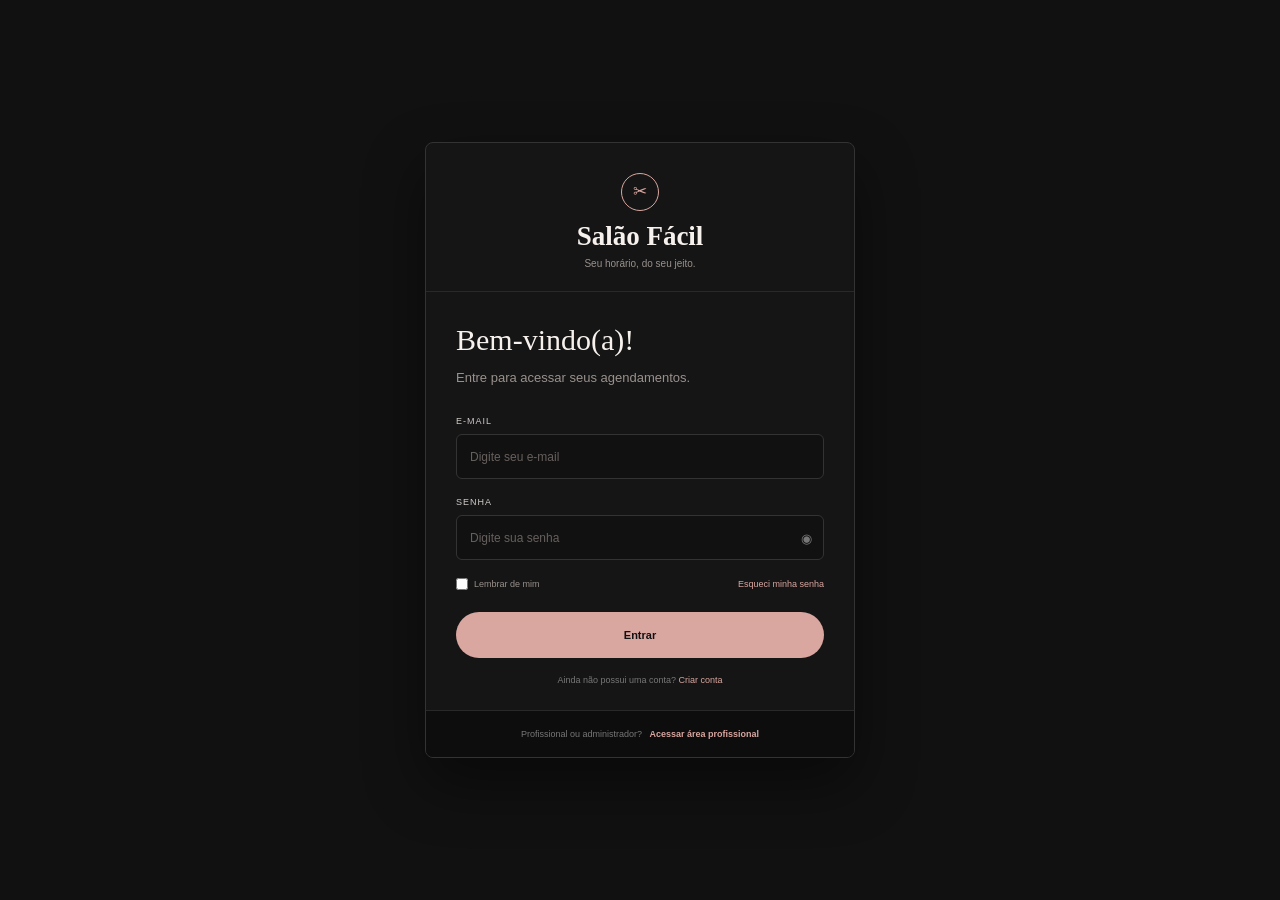
==== projeto/index.html @ 3797da06 "Add files via upload" ====
<!DOCTYPE html>
<html lang="pt-br">

<head>

    <meta charset="UTF-8">

    <meta
        name="viewport"
        content="width=device-width, initial-scale=1.0"
    >

    <title>Salão Fácil - Login</title>

    <style>

        /* ==============================
           CONFIGURAÇÕES GERAIS
        ============================== */

        * {
            margin: 0;
            padding: 0;
            box-sizing: border-box;
        }


        html {
            min-height: 100%;
        }


        body {

            min-height: 100vh;

            font-family: Arial, Helvetica, sans-serif;

            background-color: #111111;

            color: #F6F1ED;

            display: flex;

            justify-content: center;
            align-items: center;

            padding: 40px 20px;
        }


        /* ==============================
           CARD DE LOGIN
        ============================== */

        .login-container {

            width: 100%;

            max-width: 430px;

            min-height: 560px;

            background-color: #151515;

            border: 1px solid #333333;

            border-radius: 8px;

            box-shadow:
                0 25px 60px rgba(0, 0, 0, 0.45);

            display: flex;

            flex-direction: column;

            overflow: hidden;
        }


        /* ==============================
           LOGO
        ============================== */

        .logo-area {

            text-align: center;

            padding: 30px 20px 22px;

            border-bottom: 1px solid #292929;
        }


        .logo-icon {

            width: 38px;
            height: 38px;

            border: 1px solid #D9A6A0;

            border-radius: 50%;

            margin: 0 auto 10px;

            display: flex;

            justify-content: center;
            align-items: center;

            color: #D9A6A0;

            font-size: 17px;
        }


        .logo {

            font-family: Georgia, serif;

            font-size: 27px;

            color: #F6F1ED;

            font-weight: bold;
        }


        .slogan {

            margin-top: 6px;

            color: #99918D;

            font-size: 10px;
        }


        /* ==============================
           ÁREA DO FORMULÁRIO
        ============================== */

        .form-area {

            padding: 30px 30px 25px;

            flex: 1;
        }


        /* ==============================
           TÍTULO
        ============================== */

        h1 {

            font-family: Georgia, serif;

            font-size: 30px;

            line-height: 1.2;

            font-weight: normal;

            margin-bottom: 10px;

            color: #F6F1ED;
        }


        .description {

            color: #99918D;

            font-size: 13px;

            line-height: 1.6;

            margin-bottom: 28px;
        }


        /* ==============================
           CAMPOS
        ============================== */

        .form-group {

            margin-bottom: 18px;
        }


        label {

            display: block;

            color: #D0CBC8;

            font-size: 9px;

            text-transform: uppercase;

            letter-spacing: 1px;

            margin-bottom: 8px;
        }


        input {

            width: 100%;

            height: 45px;

            background-color: #111111;

            border: 1px solid #333333;

            border-radius: 6px;

            padding: 0 13px;

            color: #F6F1ED;

            outline: none;

            font-size: 12px;

            transition: 0.3s;
        }


        input::placeholder {

            color: #66605D;
        }


        input:focus {

            border-color: #D9A6A0;

            box-shadow:
                0 0 0 2px rgba(217, 166, 160, 0.08);
        }


        /* ==============================
           SENHA
        ============================== */

        .password-box {

            position: relative;
        }


        .password-box input {

            padding-right: 45px;
        }


        .password-toggle {

            position: absolute;

            right: 12px;
            top: 50%;

            transform: translateY(-50%);

            border: none;

            background: transparent;

            color: #777;

            cursor: pointer;

            font-size: 13px;
        }


        .password-toggle:hover {

            color: #D9A6A0;
        }


        /* ==============================
           LEMBRAR / ESQUECI
        ============================== */

        .options {

            display: flex;

            justify-content: space-between;

            align-items: center;

            margin: 4px 0 22px;

            font-size: 9px;
        }


        .remember {

            display: flex;

            align-items: center;

            gap: 6px;

            color: #99918D;

            text-transform: none;

            letter-spacing: 0;

            margin: 0;
        }


        .remember input {

            width: 12px;
            height: 12px;

            accent-color: #D9A6A0;
        }


        /* ==============================
           LINKS
        ============================== */

        a {

            color: #D9A6A0;

            text-decoration: none;

            transition: 0.3s;
        }


        a:hover {

            color: #F6F1ED;

            text-decoration: none;
        }


        /* ==============================
           BOTÃO ENTRAR
        ============================== */

        .login-btn {

            width: 100%;

            height: 46px;

            background-color: #D9A6A0;

            border: none;

            border-radius: 30px;

            color: #111111;

            font-weight: bold;

            font-size: 11px;

            cursor: pointer;

            transition: 0.3s;
        }


        .login-btn:hover {

            background-color: #F6F1ED;

            box-shadow:
                0 0 20px rgba(217, 166, 160, 0.15);
        }


        .login-btn:active {

            transform: scale(0.99);
        }


        /* ==============================
           CRIAR CONTA
        ============================== */

        .register {

            text-align: center;

            margin-top: 17px;

            color: #777;

            font-size: 9px;
        }


        /* ==============================
           ÁREA PROFISSIONAL
        ============================== */

        .professional {

            text-align: center;

            padding: 18px 15px;

            border-top: 1px solid #292929;

            background-color: #0D0D0D;

            color: #777;

            font-size: 9px;
        }


        .professional a {

            display: inline-block;

            margin-left: 5px;

            color: #D9A6A0;

            font-weight: bold;
        }


        .professional a:hover {

            color: #F6F1ED;
        }


        /* ==============================
           MENSAGEM
        ============================== */

        .message {

            display: none;

            margin-top: 13px;

            padding: 10px;

            text-align: center;

            border-radius: 6px;

            font-size: 10px;
        }


        .message.error {

            display: block;

            background: rgba(150, 30, 30, 0.15);

            border: 1px solid #8b3030;

            color: #e58c8c;
        }


        .message.success {

            display: block;

            background: rgba(40, 120, 60, 0.15);

            border: 1px solid #3c8b50;

            color: #8cd69a;
        }


        /* ==============================
           DESKTOP
        ============================== */

        @media (min-width: 769px) {

            body {

                min-height: 100vh;

                padding: 40px 20px;
            }


            .login-container {

                width: 430px;

                max-width: 430px;

                min-height: 560px;
            }
        }


        /* ==============================
           TABLET
        ============================== */

        @media (min-width: 481px) and (max-width: 768px) {

            body {

                padding: 25px;
            }


            .login-container {

                width: 100%;

                max-width: 430px;
            }
        }


        /* ==============================
           CELULAR
        ============================== */

        @media (max-width: 480px) {

            body {

                padding: 0;

                min-height: 100vh;

                align-items: stretch;
            }


            .login-container {

                width: 100%;

                max-width: none;

                min-height: 100vh;

                border: none;

                border-radius: 0;

                box-shadow: none;
            }


            .logo-area {

                padding-top: 35px;

                padding-bottom: 22px;
            }


            .form-area {

                padding: 28px 22px 22px;
            }


            h1 {

                font-size: 28px;
            }


            .description {

                font-size: 12px;

                margin-bottom: 27px;
            }


            input {

                height: 47px;

                font-size: 12px;
            }


            .login-btn {

                height: 47px;

                font-size: 11px;
            }


            label {

                font-size: 9px;
            }


            .professional {

                padding: 17px;
            }
        }


        /* ==============================
           CELULAR PEQUENO
        ============================== */

        @media (max-width: 360px) {

            .form-area {

                padding: 22px 18px;
            }


            .logo {

                font-size: 24px;
            }


            h1 {

                font-size: 25px;
            }

        }

    </style>

</head>


<body>


    <!-- =================================
         CONTAINER PRINCIPAL
    ================================== -->

    <main class="login-container">


        <!-- =================================
             LOGO
        ================================== -->

        <section class="logo-area">

            <div class="logo-icon">
                ✂
            </div>


            <div class="logo">
                Salão Fácil
            </div>


            <div class="slogan">
                Seu horário, do seu jeito.
            </div>

        </section>


        <!-- =================================
             FORMULÁRIO
        ================================== -->

        <section class="form-area">


            <!-- TÍTULO -->

            <h1>
                Bem-vindo(a)!
            </h1>


            <p class="description">
                Entre para acessar seus agendamentos.
            </p>


            <!-- FORM -->

            <form id="loginForm">


                <!-- E-MAIL -->

                <div class="form-group">

                    <label for="email">
                        E-mail
                    </label>


                    <input
                        type="email"
                        id="email"
                        placeholder="Digite seu e-mail"
                        autocomplete="email"
                        required
                    >

                </div>


                <!-- SENHA -->

                <div class="form-group">

                    <label for="senha">
                        Senha
                    </label>


                    <div class="password-box">

                        <input
                            type="password"
                            id="senha"
                            placeholder="Digite sua senha"
                            autocomplete="current-password"
                            required
                        >


                        <button
                            type="button"
                            class="password-toggle"
                            id="eye"
                            onclick="mostrarSenha()"
                            aria-label="Mostrar senha"
                        >

                            ◉

                        </button>

                    </div>

                </div>


                <!-- OPÇÕES -->

                <div class="options">

                    <label class="remember">

                        <input
                            type="checkbox"
                            id="lembrar"
                        >

                        Lembrar de mim

                    </label>


                    <a href="#">
                        Esqueci minha senha
                    </a>

                </div>


                <!-- BOTÃO -->

                <button
                    type="submit"
                    class="login-btn"
                >

                    Entrar

                </button>


                <!-- MENSAGEM -->

                <div
                    id="message"
                    class="message"
                    aria-live="polite"
                >
                </div>


            </form>


            <!-- =================================
                 CADASTRO DA CLIENTE
            ================================== -->

            <div class="register">

                Ainda não possui uma conta?

                <a href="cadastro.html">
                    Criar conta
                </a>

            </div>


        </section>


        <!-- =================================
             ACESSO PROFISSIONAL / ADMIN
        ================================== -->

        <footer class="professional">

            Profissional ou administrador?

            <a href="acesso-profissional.html">
                Acessar área profissional
            </a>

        </footer>


    </main>


    <script>


        /* =================================
           MOSTRAR / OCULTAR SENHA
        ================================= */

        function mostrarSenha() {

            const senha =
                document.getElementById("senha");

            const eye =
                document.getElementById("eye");


            if (senha.type === "password") {

                senha.type = "text";

                eye.textContent = "◉";

                eye.setAttribute(
                    "aria-label",
                    "Ocultar senha"
                );

            } else {

                senha.type = "password";

                eye.textContent = "◉";

                eye.setAttribute(
                    "aria-label",
                    "Mostrar senha"
                );

            }

        }


        /* =================================
           LOGIN
        ================================= */

        document
            .getElementById("loginForm")
            .addEventListener(
                "submit",
                function(event) {

                    event.preventDefault();


                    const email =
                        document
                        .getElementById("email")
                        .value
                        .trim();


                    const senha =
                        document
                        .getElementById("senha")
                        .value
                        .trim();


                    const message =
                        document
                        .getElementById("message");


                    /* LIMPA MENSAGEM */

                    message.className =
                        "message";

                    message.textContent = "";


                    /* VALIDA CAMPOS */

                    if (!email || !senha) {

                        message.textContent =
                            "Preencha todos os campos.";

                        message.className =
                            "message error";

                        return;
                    }


                    /* VALIDA E-MAIL */

                    if (!email.includes("@")) {

                        message.textContent =
                            "Digite um e-mail válido.";

                        message.className =
                            "message error";

                        return;
                    }


                    /* LOGIN TEMPORÁRIO */

                    message.textContent =
                        "Login validado!";

                    message.className =
                        "message success";

                }
            );

    </script>


</body>

</html>
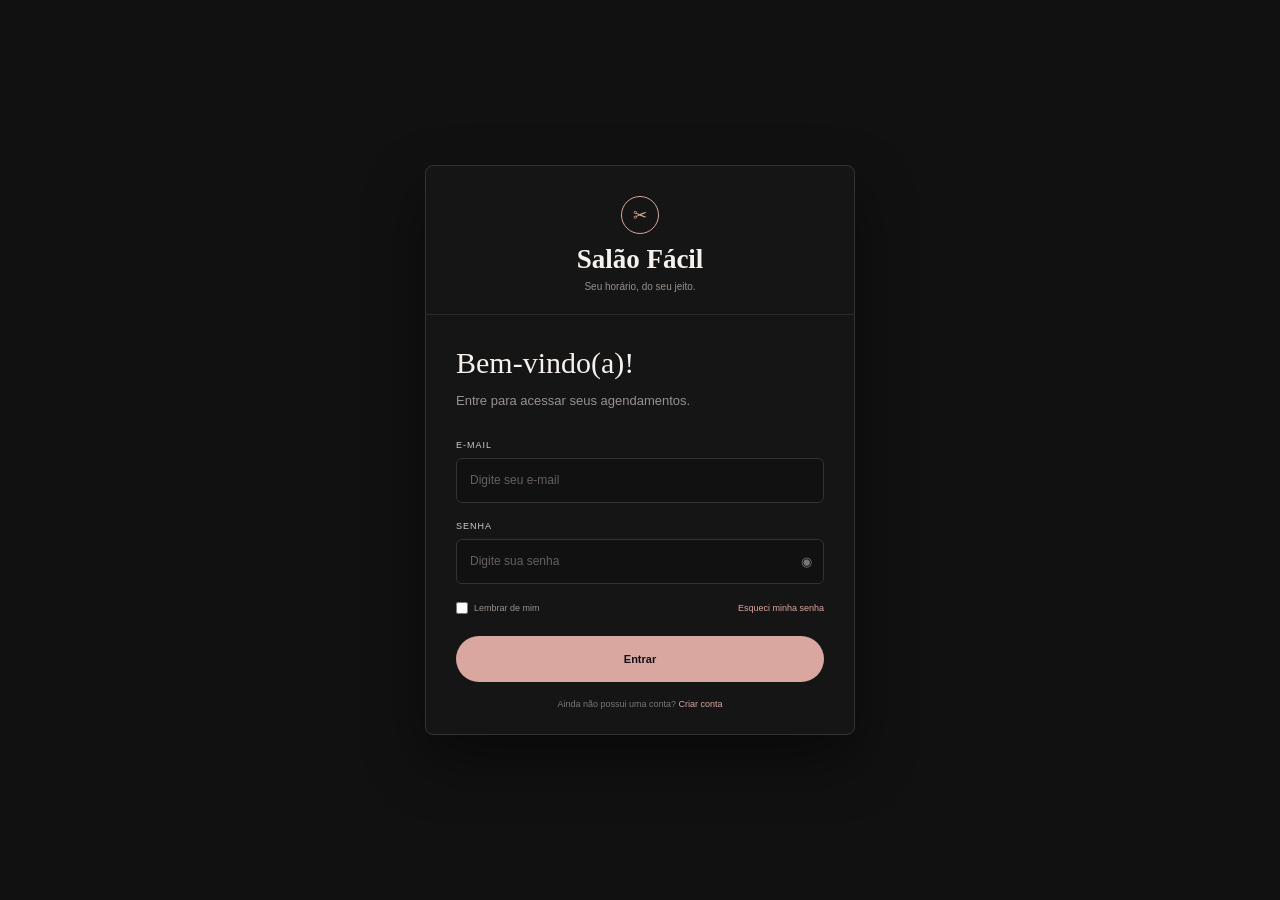
==== commit 9d77f447: "Add files via upload" ====
--- a/projeto/index.html
+++ b/projeto/index.html
@@ -416,7 +416,7 @@
 
         /* ==============================
            ÁREA PROFISSIONAL
-        ============================== */
+        ============================== 
 
         .professional {
 
@@ -450,7 +450,7 @@
 
             color: #F6F1ED;
         }
-
+*/
 
         /* ==============================
            MENSAGEM
@@ -791,10 +791,9 @@
                     </label>
 
 
-                    <a href="#">
-                        Esqueci minha senha
+                    <a href="recuperar-senha.html">
+                          Esqueci minha senha
                     </a>
-
                 </div>
 
 
@@ -843,7 +842,7 @@
 
         <!-- =================================
              ACESSO PROFISSIONAL / ADMIN
-        ================================== -->
+        ================================== 
 
         <footer class="professional">
 
@@ -854,7 +853,7 @@
             </a>
 
         </footer>
-
+-->
 
     </main>
 
@@ -978,6 +977,10 @@
                     message.className =
                         "message success";
 
+                    setTimeout(function() {
+                         window.location.href = "agendamento.html";
+                    }, 500);
+
                 }
             );
 
